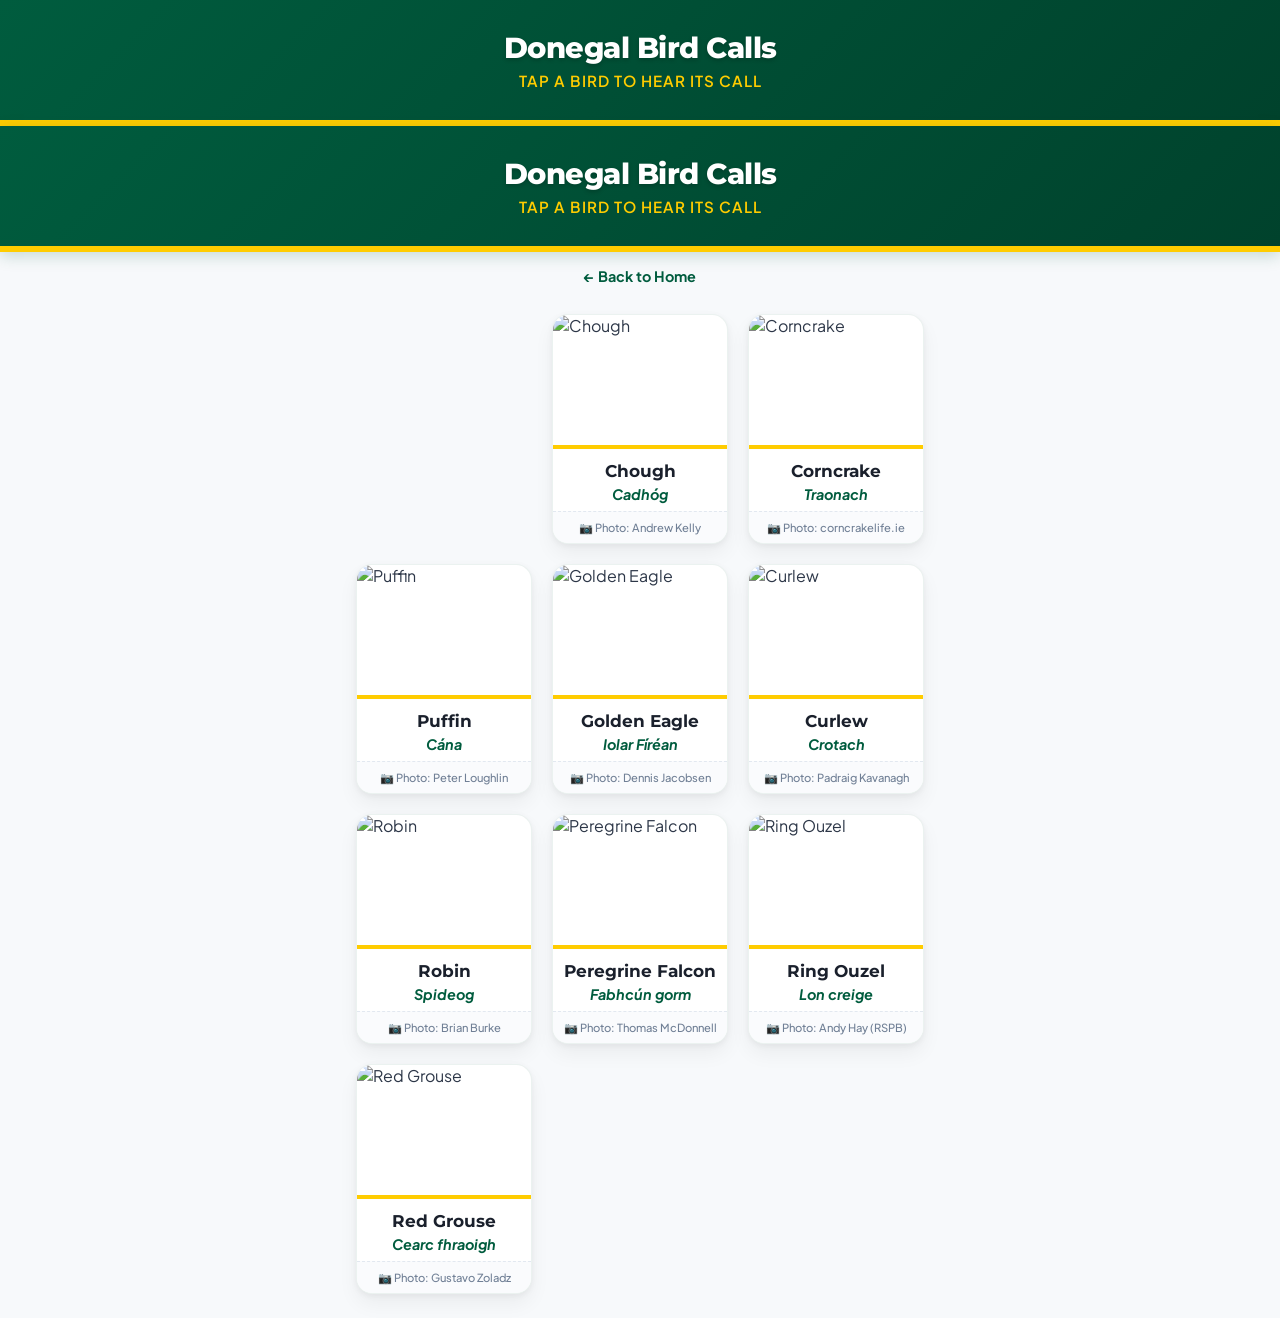
==== birds.html @ 61b23a1f "Update birds.html" ====
<!DOCTYPE html>
<html lang="en">
<head>
  <meta charset="UTF-8">
  <meta name="viewport" content="width=device-width, initial-scale=1.0">
  <title>Donegal Bird Calls</title>
  <link rel="stylesheet" href="style.css">
  <link rel="manifest" href="./manifest.json">
</head>
<body>

  <header>
    <h1>Donegal Bird Calls</h1>
    <p>Tap a bird to hear its call</p>
  </header>

 <header>
    <h1>Donegal Bird Calls</h1>
    <p>Tap a bird to hear its call</p>
  </header>

  <!-- 1. Wrap the back button in its own container for perfect centering -->
  <div class="back-navigation">
    <a href="index.html" class="back-btn">← Back to Home</a>
  </div>

  <!-- 2. The grid must ONLY contain your bird cards -->
  <main class="bird-grid" id="grid">
  
  <!-- JavaScript will inject all the bird cards here dynamically -->
  <main class="bird-grid" id="grid"></main>

  <script src="app.js"></script>
</body>
</html>
---- style.css ----
/* Import modern, premium Google Fonts directly */
@import url('https://fonts.googleapis.com/css2?family=Montserrat:wght@700;800&family=Plus+Jakarta+Sans:wght@400;500;600;700&display=swap');

/* Base Styles */
body {
  font-family: 'Plus Jakarta Sans', -apple-system, sans-serif;
  background-color: #f7f9fb;
  margin: 0;
  padding: 0;
  display: flex;
  flex-direction: column;
  align-items: center;
  color: #2D3748;
}

/* Donegal Green & Gold Header */
header {
  text-align: center;
  padding: 30px 20px;
  background: linear-gradient(135deg, #005c3e 0%, #00422c 100%); /* Rich Donegal Green */
  color: white;
  width: 100%;
  box-sizing: border-box;
  border-bottom: 6px solid #ffcc00; /* Donegal Gold Stripe */
  box-shadow: 0 4px 15px rgba(0, 92, 62, 0.2);
}

header h1 {
  font-family: 'Montserrat', sans-serif;
  font-weight: 800;
  margin: 0 0 6px 0;
  font-size: 1.8rem;
  letter-spacing: -0.5px;
  text-shadow: 0 2px 4px rgba(0,0,0,0.2);
}

header p {
  margin: 0;
  font-size: 0.95rem;
  color: #ffcc00; /* Donegal Gold for the subtitle */
  font-weight: 600;
  text-transform: uppercase;
  letter-spacing: 1px;
}

/* Grid Layout */
.bird-grid {
  display: grid;
  grid-template-columns: repeat(auto-fit, minmax(150px, 1fr));
  gap: 20px;
  width: 100%;
  max-width: 600px;
  padding: 24px 16px;
  box-sizing: border-box;
}

/* Premium Card Design */
.bird-card {
  background-color: white;
  border-radius: 16px;
  overflow: hidden;
  box-shadow: 0 10px 20px rgba(0,0,0,0.05), 0 2px 6px rgba(0,0,0,0.05);
  display: flex;
  flex-direction: column;
  justify-content: space-between;
  border: 1px solid rgba(0, 92, 62, 0.08); /* Faint green border */
  transition: transform 0.2s, box-shadow 0.2s;
}

/* Interactive Tap & Hover Effects */
.card-trigger {
  cursor: pointer;
}

/* When tapped/clicked, the card shrinks slightly and gets a Donegal Gold glow */
.bird-card:active {
  transform: scale(0.96);
  box-shadow: 0 0 15px rgba(255, 204, 0, 0.6); 
  border-color: #ffcc00;
}

.card-trigger img {
  width: 100%;
  height: 130px;
  object-fit: cover;
  display: block;
  border-bottom: 4px solid #ffcc00; /* Subtle Gold separator under image */
}

/* Text Container inside Card */
.bird-info {
  padding: 12px 10px 8px 10px;
  text-align: center;
}

/* English Bird Name */
.bird-info h3 {
  font-family: 'Montserrat', sans-serif;
  font-weight: 700;
  margin: 0;
  font-size: 1.05rem;
  color: #1a202c;
}

/* Irish Bird Name - Styled beautifully in Donegal Green */
.irish-name {
  margin: 4px 0 0 0;
  font-style: italic;
  color: #005c3e; /* Donegal Green */
  font-weight: 700;
  font-size: 0.9rem;
}

/* Photo Credit Plain Text */
.photo-credit {
  font-size: 0.7rem;
  color: #718096;
  text-align: center;
  padding: 8px 10px;
  border-top: 1px dashed #e2e8f0;
  background-color: #fafbfd;
  font-weight: 500;
}
/* Home Page Layout Styles */
.home-container {
  display: flex;
  justify-content: center;
  align-items: center;
  padding: 40px 20px;
  max-width: 600px;
  width: 100%;
  box-sizing: border-box;
}

.welcome-box {
  background-color: white;
  padding: 30px 20px;
  border-radius: 20px;
  text-align: center;
  box-shadow: 0 10px 25px rgba(0,0,0,0.05);
  border: 1px solid rgba(0, 92, 62, 0.08);
}

.welcome-box h2 {
  font-family: 'Montserrat', sans-serif;
  color: #005c3e; /* Donegal Green */
  margin-top: 0;
}

.welcome-box p {
  line-height: 1.6;
  color: #4a5568;
  margin-bottom: 30px;
}

/* Beautiful Donegal Gold Action Button */
.start-btn {
  display: inline-block;
  background-color: #ffcc00; /* Donegal Gold */
  color: #00422c; /* Dark Green Text */
  font-family: 'Montserrat', sans-serif;
  font-weight: 700;
  text-decoration: none;
  padding: 15px 30px;
  border-radius: 30px;
  box-shadow: 0 4px 10px rgba(255, 204, 0, 0.3);
  transition: transform 0.2s, box-shadow 0.2s;
}

.start-btn:active {
  transform: scale(0.95);
}

/* Elegant Back Button on the Birds Sub-Page */
.back-btn {
  display: inline-block;
  margin: 15px 0 5px 0;
  color: #005c3e;
  text-decoration: none;
  font-weight: 700;
  font-size: 0.9rem;
}

/* Container that locks everything into full-screen view */
.hero-video-container {
  position: relative;
  width: 100%;
  min-height: 100vh;
  overflow: hidden;
  display: flex;
  flex-direction: column;
}

/* The actual high-def video container */
.bg-video {
  position: absolute;
  top: 50%;
  left: 50%;
  min-width: 100%;
  min-height: 100%;
  width: auto;
  height: auto;
  z-index: -2;
  transform: translate(-50%, -50%);
  object-fit: cover; /* Keeps aspect ratio perfect */
}

/* The cinematic tint overlay */
.video-overlay {
  position: absolute;
  top: 0;
  left: 0;
  width: 100%;
  height: 100%;
  background: linear-gradient(rgba(0, 0, 0, 0.4), rgba(0, 0, 0, 0.6));
  z-index: -1;
}

/* Forces text content and boxes to sit proudly in front of the video layer */
.hero-content {
  width: 100%;
  display: flex;
  flex-direction: column;
  align-items: center;
  z-index: 1;
}

/* Transparency controls for the home header */
.home-header {
  background: transparent !important;
  border-bottom: none !important;
  box-shadow: none !important;
  padding: 40px 20px 10px 20px;
}

.home-header h1 {
  text-shadow: 0 4px 10px rgba(0,0,0,0.6) !important;
}
.home-header h1 {
  text-shadow: 0 4px 8px rgba(0,0,0,0.5) !important;
}
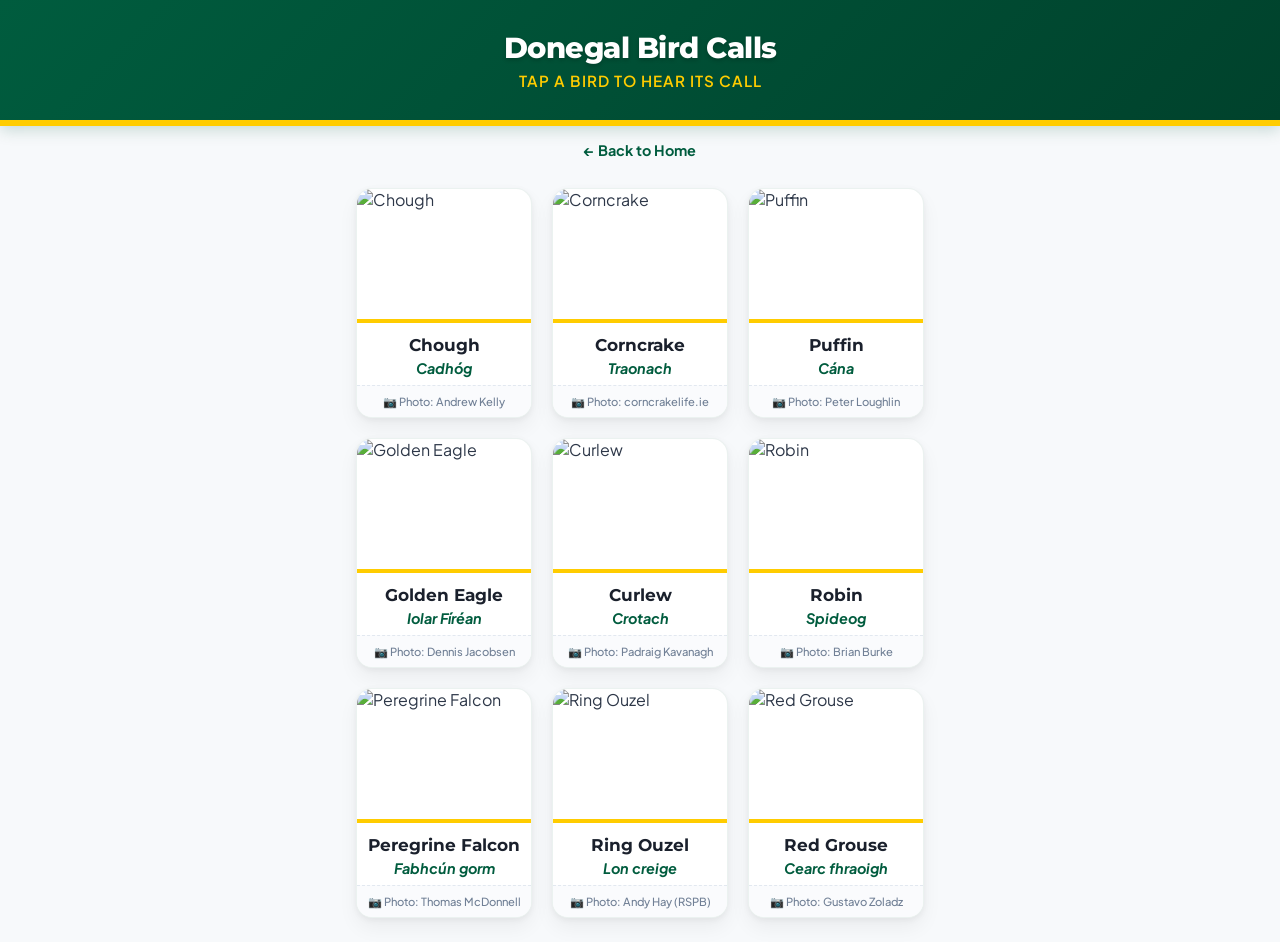
==== commit d8b5a51d: "Update birds.html" ====
--- a/birds.html
+++ b/birds.html
@@ -14,20 +14,12 @@
     <p>Tap a bird to hear its call</p>
   </header>
 
- <header>
-    <h1>Donegal Bird Calls</h1>
-    <p>Tap a bird to hear its call</p>
-  </header>
-
-  <!-- 1. Wrap the back button in its own container for perfect centering -->
+  <!-- Centered Navigation Container -->
   <div class="back-navigation">
     <a href="index.html" class="back-btn">← Back to Home</a>
   </div>
 
-  <!-- 2. The grid must ONLY contain your bird cards -->
-  <main class="bird-grid" id="grid">
-  
-  <!-- JavaScript will inject all the bird cards here dynamically -->
+  <!-- The single, clean grid container for your cards -->
   <main class="bird-grid" id="grid"></main>
 
   <script src="app.js"></script>
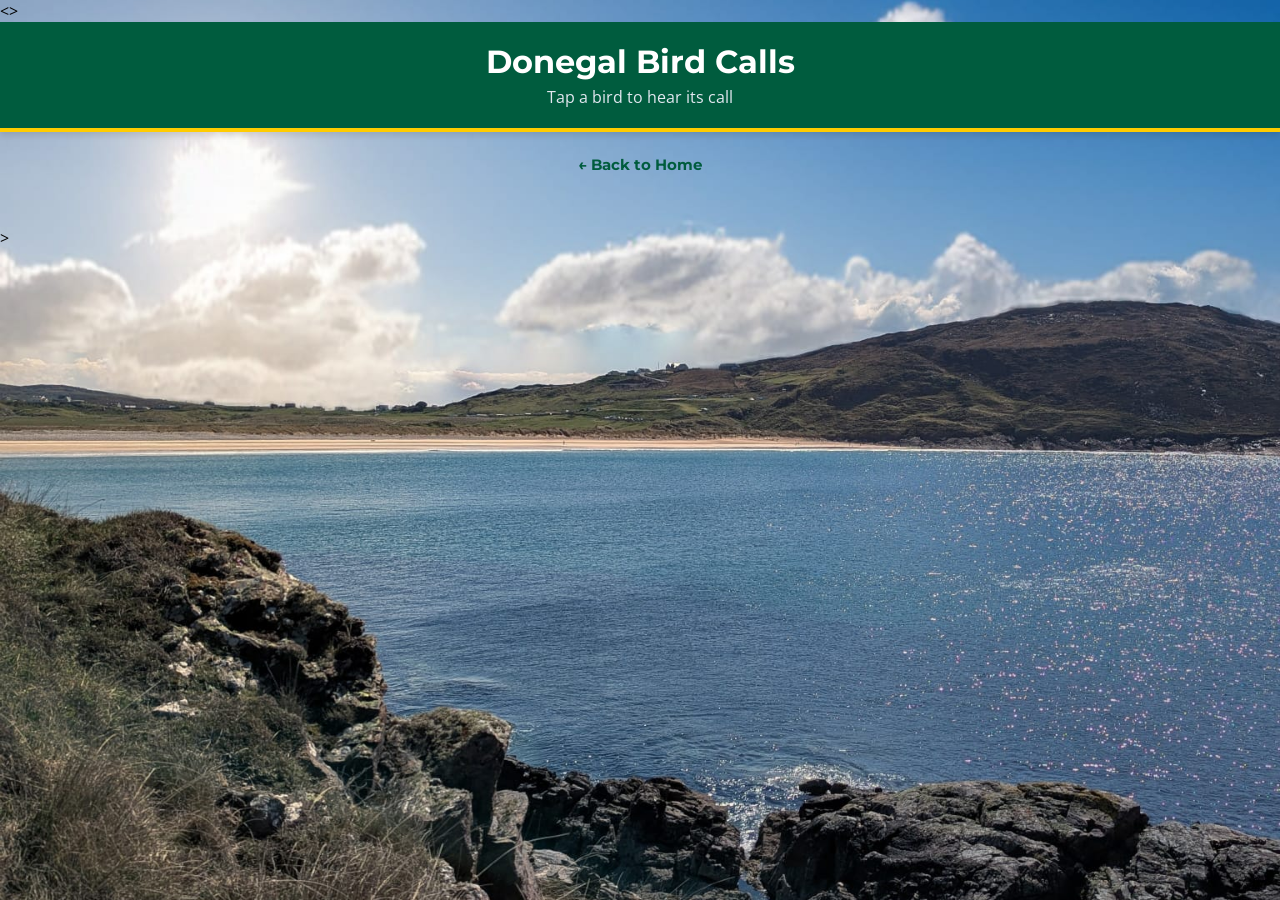
==== commit c4fbfb71: "Update birds.html" ====
--- a/birds.html
+++ b/birds.html
@@ -7,7 +7,7 @@
   <link rel="stylesheet" href="style.css">
   <link rel="manifest" href="./manifest.json">
 </head>
-<body>
+<<body class="sub-page">>
 
   <header>
     <h1>Donegal Bird Calls</h1>
@@ -23,5 +23,5 @@
   <main class="bird-grid" id="grid"></main>
 
   <script src="app.js"></script>
-</body>
+</<body class="sub-page">>
 </html>
--- a/style.css
+++ b/style.css
@@ -1,208 +1,128 @@
-/* Import modern, premium Google Fonts directly */
-@import url('https://fonts.googleapis.com/css2?family=Montserrat:wght@700;800&family=Plus+Jakarta+Sans:wght@400;500;600;700&display=swap');
-
-/* Base Styles */
+/* ==========================================================================
+   1. GLOBAL APP BACKGROUNDS & SUB-PAGE SETUP
+   ========================================================================== */
+
+@import url('https://fonts.googleapis.com/css2?family=Montserrat:wght@400;700&family=Open+Sans:wght@400;600&display=swap');
+
+/* Default background setup for the bird and sub-pages */
 body {
-  font-family: 'Plus Jakarta Sans', -apple-system, sans-serif;
-  background-color: #f7f9fb;
   margin: 0;
   padding: 0;
+  min-height: 100vh;
+  font-family: 'Open Sans', sans-serif;
+  
+  /* CRYSTAL CLEAR: Fully un-tinted rich photo background */
+  background-image: url('./assets/donegal1.jpg') !important;
+  background-size: cover !important;
+  background-position: center !important;
+  background-attachment: fixed !important;
+  background-repeat: no-repeat !important;
+  background-color: #005c3e !important; /* Donegal green backup while loading */
+}
+
+/* Explicit layout container adjustments to ensure image visibility */
+#grid, .bird-grid {
+  background: transparent !important;
+}
+
+/* ==========================================================================
+   2. HEADER, GRID, AND INTERACTIVE BIRD CARDS
+   ========================================================================== */
+
+header {
+  background-color: #005c3e; /* Donegal Green */
+  color: white;
+  text-align: center;
+  padding: 20px 10px;
+  box-shadow: 0 4px 6px rgba(0,0,0,0.1);
+  border-bottom: 4px solid #ffcc00; /* Donegal Gold */
+}
+
+header h1 {
+  font-family: 'Montserrat', sans-serif;
+  margin: 0;
+  font-size: 2rem;
+}
+
+header p {
+  margin: 5px 0 0 0;
+  font-size: 1rem;
+  color: #e2e8f0;
+}
+
+.bird-grid {
+  display: grid;
+  grid-template-columns: repeat(auto-fill, minmax(140px, 1fr));
+  gap: 15px;
+  padding: 20px;
+  max-width: 800px;
+  margin: 0 auto;
+}
+
+.bird-card {
+  background-color: rgba(255, 255, 255, 0.96) !important; /* Semi-opaque clean card surface */
+  border-radius: 12px;
+  overflow: hidden;
+  box-shadow: 0 6px 15px rgba(0,0,0,0.18) !important; /* Enhanced pop shadow over scenery */
+  text-align: center;
+  padding-bottom: 10px;
+  border: 2px solid transparent;
+  transition: transform 0.2s, border-color 0.2s;
+  cursor: pointer;
+}
+
+.bird-card:active {
+  transform: scale(0.95);
+}
+
+.bird-card.playing {
+  border-color: #ffcc00; /* Donegal Gold highlight when active */
+  background-color: #f0fff4;
+}
+
+.bird-card img {
+  width: 100%;
+  height: 120px;
+  object-fit: cover;
+}
+
+.bird-card h3 {
+  font-family: 'Montserrat', sans-serif;
+  margin: 10px 0 2px 0;
+  font-size: 1rem;
+  color: #2d3748;
+}
+
+.photo-credit {
+  font-size: 0.75rem;
+  color: #a0aec0;
+  margin: 0;
+}
+
+/* ==========================================================================
+   3. REFINED HOMEPAGE VIDEO BACKGROUND STYLES (Mobile Optimized)
+   ========================================================================== */
+
+/* Container that locks everything into full-screen view safely */
+.hero-video-container {
+  position: relative;
+  width: 100%;
+  min-height: 100dvh; /* Dynamic viewport height against mobile browser bars */
   display: flex;
   flex-direction: column;
-  align-items: center;
-  color: #2D3748;
-}
-
-/* Donegal Green & Gold Header */
-header {
-  text-align: center;
-  padding: 30px 20px;
-  background: linear-gradient(135deg, #005c3e 0%, #00422c 100%); /* Rich Donegal Green */
-  color: white;
-  width: 100%;
-  box-sizing: border-box;
-  border-bottom: 6px solid #ffcc00; /* Donegal Gold Stripe */
-  box-shadow: 0 4px 15px rgba(0, 92, 62, 0.2);
-}
-
-header h1 {
-  font-family: 'Montserrat', sans-serif;
-  font-weight: 800;
-  margin: 0 0 6px 0;
-  font-size: 1.8rem;
-  letter-spacing: -0.5px;
-  text-shadow: 0 2px 4px rgba(0,0,0,0.2);
-}
-
-header p {
-  margin: 0;
-  font-size: 0.95rem;
-  color: #ffcc00; /* Donegal Gold for the subtitle */
-  font-weight: 600;
-  text-transform: uppercase;
-  letter-spacing: 1px;
-}
-
-/* Grid Layout */
-.bird-grid {
-  display: grid;
-  grid-template-columns: repeat(auto-fit, minmax(150px, 1fr));
-  gap: 20px;
-  width: 100%;
-  max-width: 600px;
-  padding: 24px 16px;
-  box-sizing: border-box;
-}
-
-/* Premium Card Design */
-.bird-card {
-  background-color: white;
-  border-radius: 16px;
   overflow: hidden;
-  box-shadow: 0 10px 20px rgba(0,0,0,0.05), 0 2px 6px rgba(0,0,0,0.05);
-  display: flex;
-  flex-direction: column;
-  justify-content: space-between;
-  border: 1px solid rgba(0, 92, 62, 0.08); /* Faint green border */
-  transition: transform 0.2s, box-shadow 0.2s;
-}
-
-/* Interactive Tap & Hover Effects */
-.card-trigger {
-  cursor: pointer;
-}
-
-/* When tapped/clicked, the card shrinks slightly and gets a Donegal Gold glow */
-.bird-card:active {
-  transform: scale(0.96);
-  box-shadow: 0 0 15px rgba(255, 204, 0, 0.6); 
-  border-color: #ffcc00;
-}
-
-.card-trigger img {
-  width: 100%;
-  height: 130px;
-  object-fit: cover;
-  display: block;
-  border-bottom: 4px solid #ffcc00; /* Subtle Gold separator under image */
-}
-
-/* Text Container inside Card */
-.bird-info {
-  padding: 12px 10px 8px 10px;
-  text-align: center;
-}
-
-/* English Bird Name */
-.bird-info h3 {
-  font-family: 'Montserrat', sans-serif;
-  font-weight: 700;
-  margin: 0;
-  font-size: 1.05rem;
-  color: #1a202c;
-}
-
-/* Irish Bird Name - Styled beautifully in Donegal Green */
-.irish-name {
-  margin: 4px 0 0 0;
-  font-style: italic;
-  color: #005c3e; /* Donegal Green */
-  font-weight: 700;
-  font-size: 0.9rem;
-}
-
-/* Photo Credit Plain Text */
-.photo-credit {
-  font-size: 0.7rem;
-  color: #718096;
-  text-align: center;
-  padding: 8px 10px;
-  border-top: 1px dashed #e2e8f0;
-  background-color: #fafbfd;
-  font-weight: 500;
-}
-/* Home Page Layout Styles */
-.home-container {
-  display: flex;
-  justify-content: center;
-  align-items: center;
-  padding: 40px 20px;
-  max-width: 600px;
-  width: 100%;
-  box-sizing: border-box;
-}
-
-.welcome-box {
-  background-color: white;
-  padding: 30px 20px;
-  border-radius: 20px;
-  text-align: center;
-  box-shadow: 0 10px 25px rgba(0,0,0,0.05);
-  border: 1px solid rgba(0, 92, 62, 0.08);
-}
-
-.welcome-box h2 {
-  font-family: 'Montserrat', sans-serif;
-  color: #005c3e; /* Donegal Green */
-  margin-top: 0;
-}
-
-.welcome-box p {
-  line-height: 1.6;
-  color: #4a5568;
-  margin-bottom: 30px;
-}
-
-/* Beautiful Donegal Gold Action Button */
-.start-btn {
-  display: inline-block;
-  background-color: #ffcc00; /* Donegal Gold */
-  color: #00422c; /* Dark Green Text */
-  font-family: 'Montserrat', sans-serif;
-  font-weight: 700;
-  text-decoration: none;
-  padding: 15px 30px;
-  border-radius: 30px;
-  box-shadow: 0 4px 10px rgba(255, 204, 0, 0.3);
-  transition: transform 0.2s, box-shadow 0.2s;
-}
-
-.start-btn:active {
-  transform: scale(0.95);
-}
-
-/* Elegant Back Button on the Birds Sub-Page */
-.back-btn {
-  display: inline-block;
-  margin: 15px 0 5px 0;
-  color: #005c3e;
-  text-decoration: none;
-  font-weight: 700;
-  font-size: 0.9rem;
-}
-
-/* Container that locks everything into full-screen view */
-.hero-video-container {
-  position: relative;
-  width: 100%;
-  min-height: 100vh;
-  overflow: hidden;
-  display: flex;
-  flex-direction: column;
-}
-
-/* The actual high-def video container */
+}
+
+/* The actual background video loop */
 .bg-video {
   position: absolute;
   top: 50%;
   left: 50%;
-  min-width: 100%;
-  min-height: 100%;
-  width: auto;
-  height: auto;
-  z-index: -2;
+  width: 100%;
+  height: 100%;
+  object-fit: cover;
   transform: translate(-50%, -50%);
-  object-fit: cover; /* Keeps aspect ratio perfect */
+  z-index: 0;
 }
 
 /* The cinematic tint overlay */
@@ -212,30 +132,120 @@
   left: 0;
   width: 100%;
   height: 100%;
-  background: linear-gradient(rgba(0, 0, 0, 0.4), rgba(0, 0, 0, 0.6));
-  z-index: -1;
-}
-
-/* Forces text content and boxes to sit proudly in front of the video layer */
+  background: linear-gradient(rgba(0, 0, 0, 0.45), rgba(0, 0, 0, 0.65));
+  z-index: 1;
+}
+
+/* Houses your homepage content over the video background */
 .hero-content {
-  width: 100%;
+  position: relative;
+  z-index: 2;
+  width: 100%;
+  min-height: 100dvh;
   display: flex;
   flex-direction: column;
   align-items: center;
-  z-index: 1;
-}
-
-/* Transparency controls for the home header */
+  justify-content: space-between;
+  box-sizing: border-box;
+  padding: 20px;
+}
+
+/* Transparency controls for the home header specifically */
 .home-header {
   background: transparent !important;
   border-bottom: none !important;
   box-shadow: none !important;
-  padding: 40px 20px 10px 20px;
+  padding: 30px 10px 10px 10px;
+  text-align: center;
+  width: 100%;
 }
 
 .home-header h1 {
-  text-shadow: 0 4px 10px rgba(0,0,0,0.6) !important;
-}
-.home-header h1 {
-  text-shadow: 0 4px 8px rgba(0,0,0,0.5) !important;
-}
+  color: #ffffff !important;
+  text-shadow: 0 4px 10px rgba(0,0,0,0.8) !important;
+  margin: 0;
+  font-size: 2.2rem;
+}
+
+.home-header p {
+  color: #ffcc00 !important; /* Donegal Gold */
+  text-shadow: 0 2px 4px rgba(0,0,0,0.6);
+  margin: 8px 0 0 0;
+  font-size: 1.1rem;
+}
+
+/* Welcome block container layouts */
+.home-container {
+  width: 100%;
+  max-width: 500px;
+  box-sizing: border-box;
+  margin-bottom: 40px;
+}
+
+.welcome-box {
+  background-color: rgba(255, 255, 255, 0.96);
+  padding: 30px 20px;
+  border-radius: 20px;
+  text-align: center;
+  box-shadow: 0 10px 30px rgba(0,0,0,0.3);
+  border: 1px solid rgba(255, 255, 255, 0.2);
+}
+
+.welcome-box h2 {
+  font-family: 'Montserrat', sans-serif;
+  color: #005c3e;
+  margin: 0 0 12px 0;
+  font-size: 1.4rem;
+}
+
+.welcome-box p {
+  line-height: 1.6;
+  color: #4a5568;
+  margin: 0 0 24px 0;
+  font-size: 0.95rem;
+}
+
+/* Donegal Gold Action Buttons */
+.start-btn {
+  display: inline-block;
+  background-color: #ffcc00;
+  color: #00422c;
+  font-family: 'Montserrat', sans-serif;
+  font-weight: 700;
+  text-decoration: none;
+  padding: 14px 35px;
+  border-radius: 30px;
+  box-shadow: 0 4px 12px rgba(255, 204, 0, 0.4);
+  transition: transform 0.2s, box-shadow 0.2s;
+}
+
+.start-btn:active {
+  transform: scale(0.96);
+}
+
+/* ==========================================================================
+   4. NAVIGATION ELEMENTS
+   ========================================================================== */
+
+.back-navigation {
+  width: 100%;
+  display: flex;
+  justify-content: center;
+  padding: 15px 0 5px 0;
+}
+
+.back-btn {
+  display: inline-block;
+  color: #005c3e;
+  text-decoration: none;
+  font-family: 'Montserrat', sans-serif;
+  font-weight: 700;
+  font-size: 0.95rem;
+  padding: 8px 16px;
+  border-radius: 20px;
+  transition: background-color 0.2s;
+}
+
+.back-btn:active {
+  background-color: rgba(0, 92, 62, 0.08);
+}
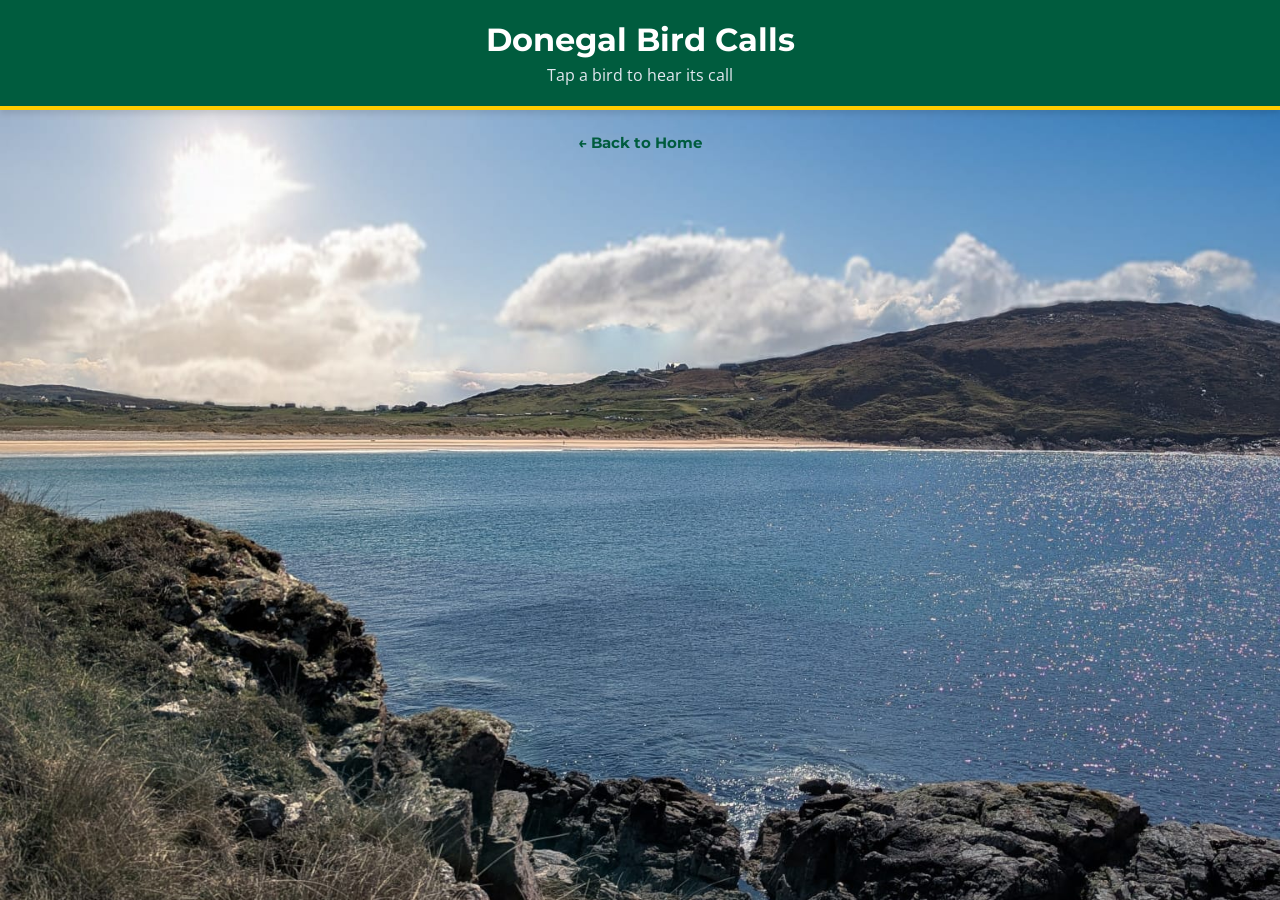
==== commit 40d26ede: "Update birds.html" ====
--- a/birds.html
+++ b/birds.html
@@ -7,7 +7,7 @@
   <link rel="stylesheet" href="style.css">
   <link rel="manifest" href="./manifest.json">
 </head>
-<<body class="sub-page">>
+<body class="sub-page">
 
   <header>
     <h1>Donegal Bird Calls</h1>
@@ -23,5 +23,5 @@
   <main class="bird-grid" id="grid"></main>
 
   <script src="app.js"></script>
-</<body class="sub-page">>
+</body>
 </html>
--- a/style.css
+++ b/style.css
@@ -4,14 +4,17 @@
 
 @import url('https://fonts.googleapis.com/css2?family=Montserrat:wght@400;700&family=Open+Sans:wght@400;600&display=swap');
 
-/* Default background setup for the bird and sub-pages */
+/* Default base settings for all pages */
 body {
   margin: 0;
   padding: 0;
   min-height: 100vh;
   font-family: 'Open Sans', sans-serif;
-  
-  /* CRYSTAL CLEAR: Fully un-tinted rich photo background */
+  background-color: #f7fafc; /* Standard clean backup color */
+}
+
+/* TARGETS ONLY THE BIRD SUB-PAGE: Zero flashing on home page */
+body.sub-page {
   background-image: url('./assets/donegal1.jpg') !important;
   background-size: cover !important;
   background-position: center !important;
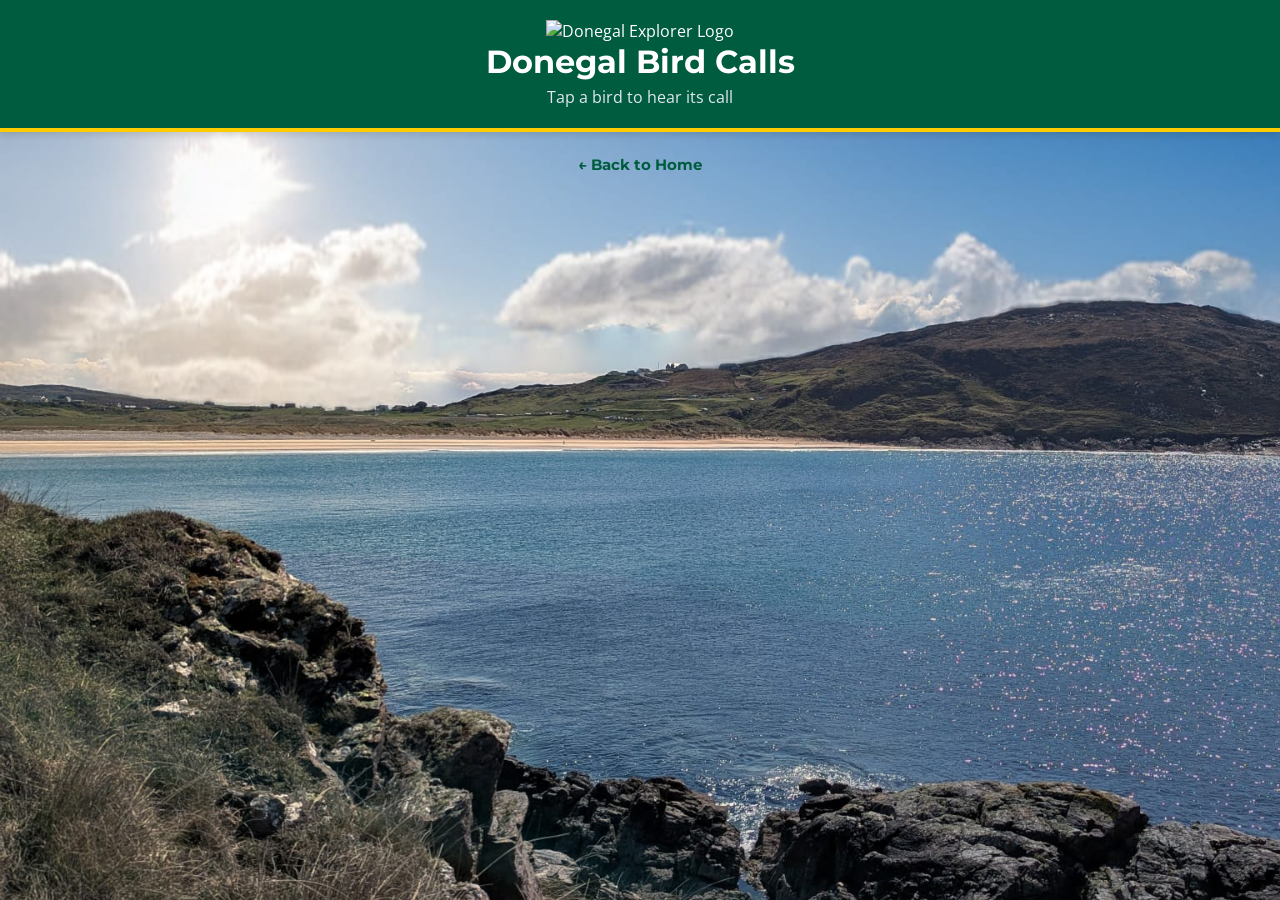
==== commit b0d95b5b: "Update birds.html" ====
--- a/birds.html
+++ b/birds.html
@@ -9,7 +9,9 @@
 </head>
 <body class="sub-page">
 
-  <header>
+ <header>
+    <!-- Your New Custom Logo -->
+    <img src="./assets/logo.png" alt="Donegal Explorer Logo" class="app-logo header-logo">
     <h1>Donegal Bird Calls</h1>
     <p>Tap a bird to hear its call</p>
   </header>
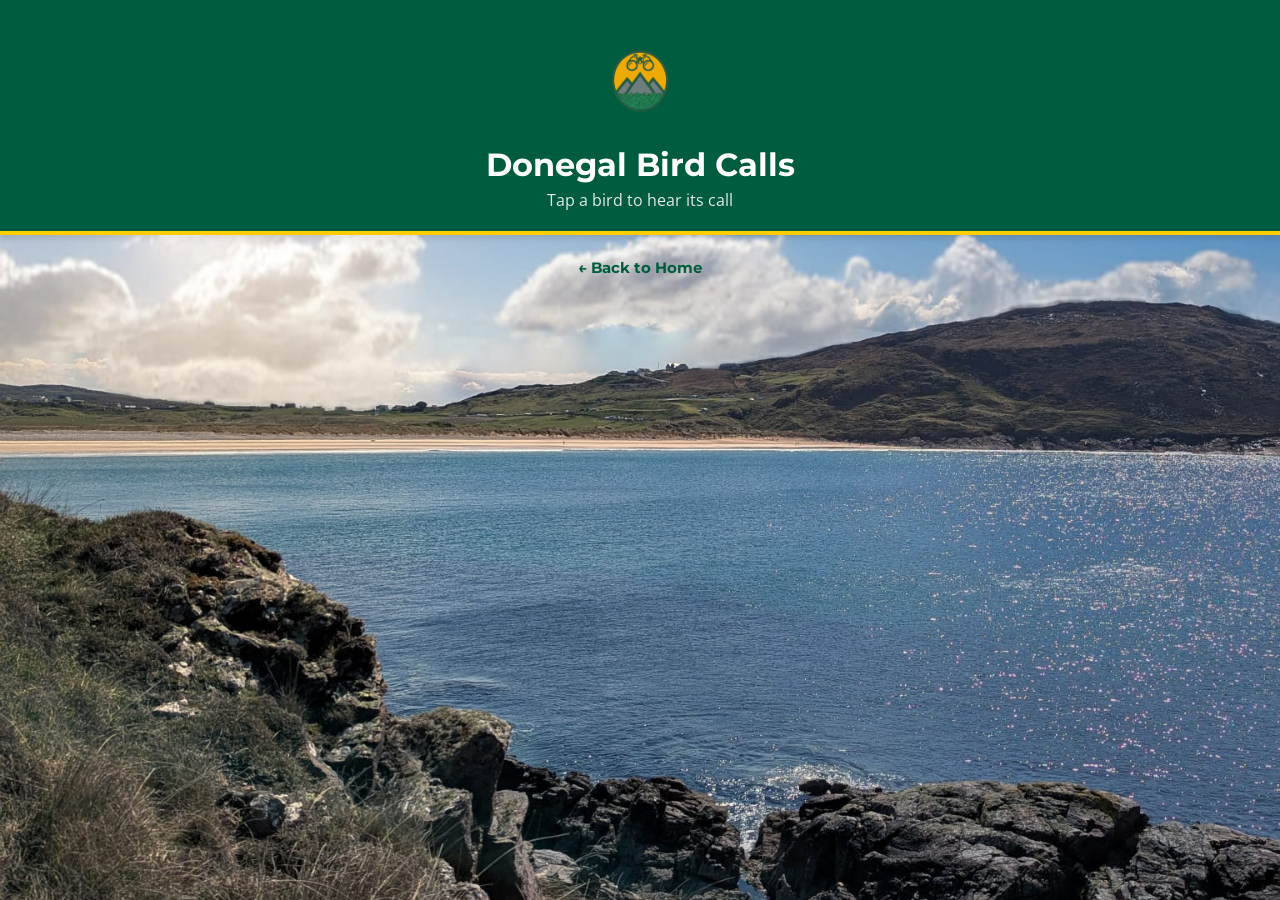
==== commit 24e78a67: "Update birds.html" ====
--- a/birds.html
+++ b/birds.html
@@ -11,8 +11,8 @@
 
  <header>
     <!-- Your New Custom Logo -->
-    <img src="./assets/logo.png" alt="Donegal Explorer Logo" class="app-logo header-logo">
-    <h1>Donegal Bird Calls</h1>
+<img src="./assets/logo.png" alt="Donegal Explorer Logo" class="app-logo home-logo" height="120">
+   <h1>Donegal Bird Calls</h1>
     <p>Tap a bird to hear its call</p>
   </header>
 
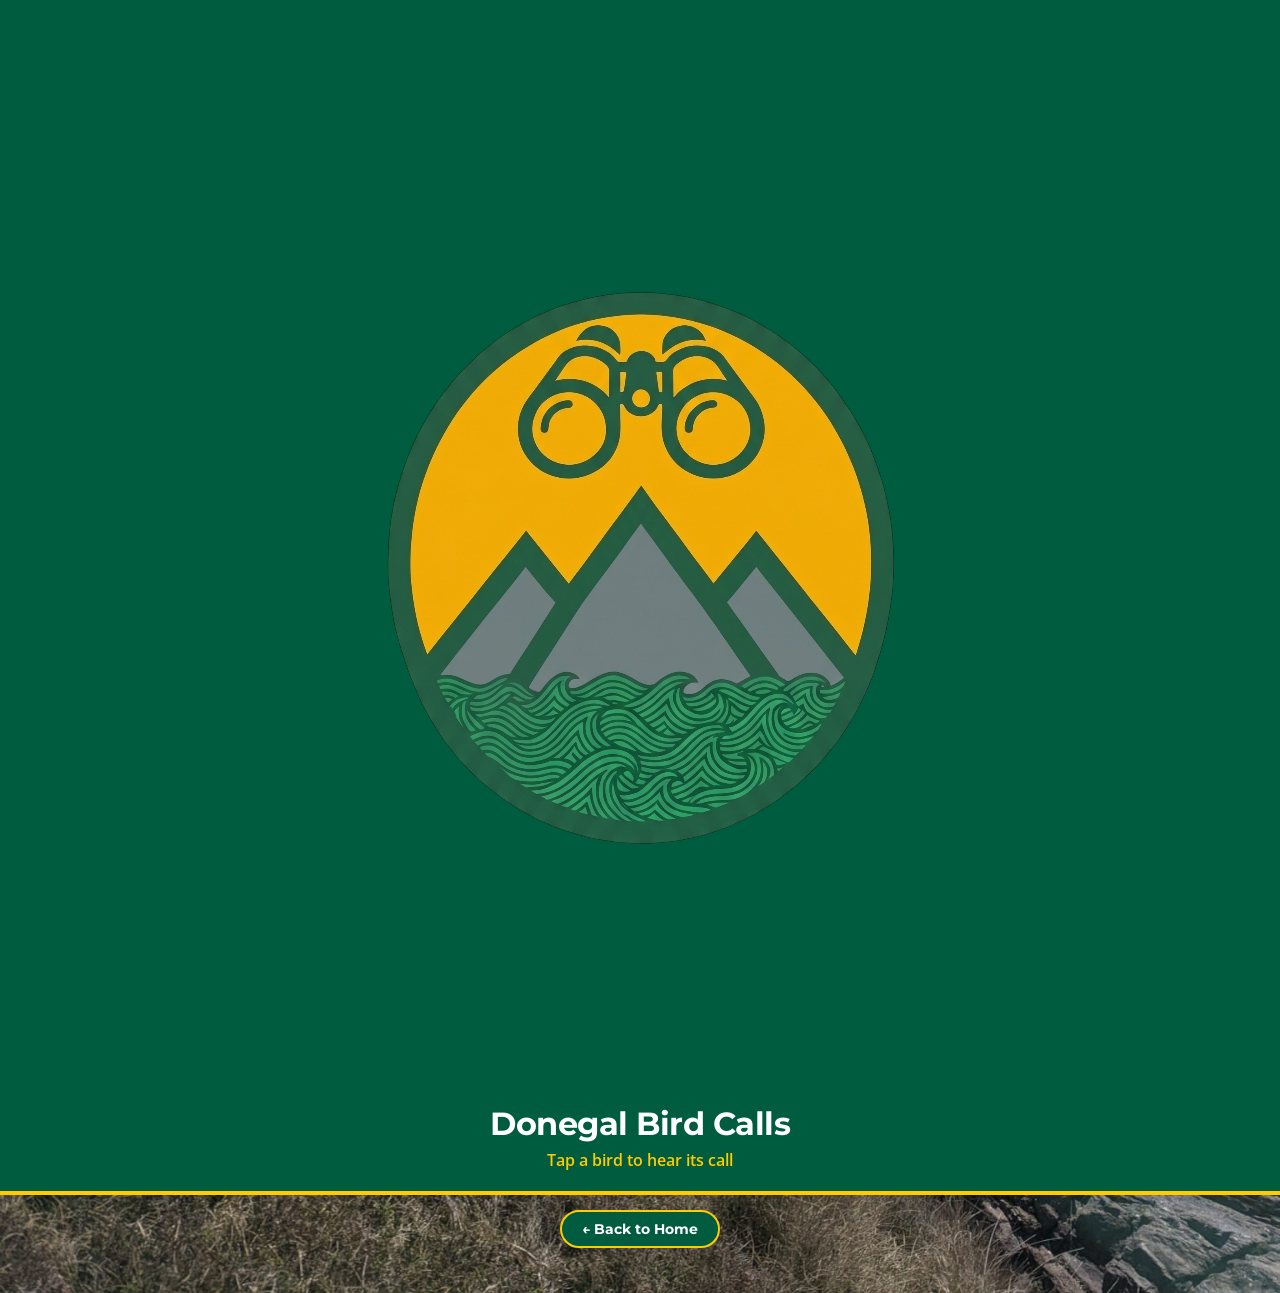
==== commit a5ec1d99: "Update birds.html" ====
--- a/birds.html
+++ b/birds.html
@@ -11,7 +11,8 @@
 
  <header>
     <!-- Your New Custom Logo -->
-<img src="./assets/logo.png" alt="Donegal Explorer Logo" class="app-logo home-logo" height="120">
+  <img src="./assets/logo.png" alt="Donegal Explorer Logo" class="app-logo header-logo">
+   
    <h1>Donegal Bird Calls</h1>
     <p>Tap a bird to hear its call</p>
   </header>
--- a/style.css
+++ b/style.css
@@ -1,57 +1,98 @@
 /* ==========================================================================
-   1. GLOBAL APP BACKGROUNDS & SUB-PAGE SETUP
-   ========================================================================== */
-
-@import url('https://fonts.googleapis.com/css2?family=Montserrat:wght@400;700&family=Open+Sans:wght@400;600&display=swap');
-
-/* Default base settings for all pages */
+   1. GLOBAL THEME, TYPOGRAPHY & CORE FONTS
+   ========================================================================== */
+
+@import url('https://fonts.googleapis.com/css2?family=Montserrat:wght@400;600;700&family=Open+Sans:wght@400;600&display=swap');
+
+/* Unified baseline for all layouts */
 body {
   margin: 0;
   padding: 0;
   min-height: 100vh;
-  font-family: 'Open Sans', sans-serif;
-  background-color: #f7fafc; /* Standard clean backup color */
-}
-
-/* TARGETS ONLY THE BIRD SUB-PAGE: Zero flashing on home page */
+  /* UNIFIED FONT: Matching the premium Montserrat styling throughout the entire site */
+  font-family: 'Montserrat', sans-serif;
+  box-sizing: border-box;
+  -webkit-font-smoothing: antialiased;
+}
+
+/* 🏠 HOMEPAGE BACKGROUND: Uses donegal2.jpg with a cinematic dark tint overlay for high text contrast */
+body.home-page {
+  background: linear-gradient(rgba(0, 0, 0, 0.45), rgba(0, 0, 0, 0.65)), url('./assets/donegal2.jpg') !important;
+  background-size: cover !important;
+  background-position: center !important;
+  background-attachment: fixed !important;
+  background-repeat: no-repeat !important;
+}
+
+/* 🐦 SUB-PAGES BACKGROUND (Birds & Gallery): Keeps donegal1.jpg bright and vibrant */
 body.sub-page {
   background-image: url('./assets/donegal1.jpg') !important;
   background-size: cover !important;
   background-position: center !important;
   background-attachment: fixed !important;
   background-repeat: no-repeat !important;
-  background-color: #005c3e !important; /* Donegal green backup while loading */
-}
-
-/* Explicit layout container adjustments to ensure image visibility */
+  background-color: #005c3e !important; /* Donegal Green backup while loading */
+}
+
+/* Clean layout overlays */
 #grid, .bird-grid {
   background: transparent !important;
 }
 
 /* ==========================================================================
-   2. HEADER, GRID, AND INTERACTIVE BIRD CARDS
-   ========================================================================== */
-
+   2. UNIFIED HEADERS & BRAND SIGNATURES
+   ========================================================================== */
+
+/* Core sub-page header */
 header {
-  background-color: #005c3e; /* Donegal Green */
+  background-color: #005c3e; /* Donegal Green Anchor */
   color: white;
   text-align: center;
   padding: 20px 10px;
   box-shadow: 0 4px 6px rgba(0,0,0,0.1);
-  border-bottom: 4px solid #ffcc00; /* Donegal Gold */
+  border-bottom: 4px solid #ffcc00; /* Donegal Gold Border */
 }
 
 header h1 {
-  font-family: 'Montserrat', sans-serif;
+  font-weight: 700;
   margin: 0;
   font-size: 2rem;
+  letter-spacing: -0.5px;
 }
 
 header p {
-  margin: 5px 0 0 0;
+  margin: 6px 0 0 0;
   font-size: 1rem;
-  color: #e2e8f0;
-}
+  font-family: 'Open Sans', sans-serif; /* Soft, clean secondary font for legibility */
+  color: #ffcc00; /* Matches the Donegal Gold accent */
+  font-weight: 600;
+}
+
+/* Homepage Header Overrides (For transparent video/image backdrop) */
+.home-header {
+  background: transparent !important;
+  border-bottom: none !important;
+  box-shadow: none !important;
+  padding: 30px 10px 10px 10px;
+  text-align: center;
+  width: 100%;
+}
+
+.home-header h1 {
+  color: #ffffff !important;
+  text-shadow: 0 4px 10px rgba(0,0,0,0.8) !important;
+  font-size: 2.2rem;
+}
+
+.home-header p {
+  color: #ffcc00 !important; /* Donegal Gold */
+  text-shadow: 0 2px 4px rgba(0,0,0,0.6);
+  font-size: 1.1rem;
+}
+
+/* ==========================================================================
+   3. CARD & CONTENT MODULES (Mobile Optimized Grid)
+   ========================================================================== */
 
 .bird-grid {
   display: grid;
@@ -63,13 +104,13 @@
 }
 
 .bird-card {
-  background-color: rgba(255, 255, 255, 0.96) !important; /* Semi-opaque clean card surface */
+  background-color: rgba(255, 255, 255, 0.96) !important; 
   border-radius: 12px;
   overflow: hidden;
-  box-shadow: 0 6px 15px rgba(0,0,0,0.18) !important; /* Enhanced pop shadow over scenery */
-  text-align: center;
-  padding-bottom: 10px;
-  border: 2px solid transparent;
+  box-shadow: 0 6px 15px rgba(0,0,0,0.18) !important; 
+  text-align: center;
+  padding-bottom: 12px;
+  border: 3px solid transparent; /* Smooth border transition placeholder */
   transition: transform 0.2s, border-color 0.2s;
   cursor: pointer;
 }
@@ -78,9 +119,10 @@
   transform: scale(0.95);
 }
 
+/* Playing Highlight: Transitions card border straight into Donegal Gold */
 .bird-card.playing {
-  border-color: #ffcc00; /* Donegal Gold highlight when active */
-  background-color: #f0fff4;
+  border-color: #ffcc00 !important; 
+  background-color: #f0fff4 !important;
 }
 
 .bird-card img {
@@ -90,56 +132,120 @@
 }
 
 .bird-card h3 {
-  font-family: 'Montserrat', sans-serif;
-  margin: 10px 0 2px 0;
+  margin: 12px 0 2px 0;
   font-size: 1rem;
-  color: #2d3748;
+  color: #005c3e; /* Standardized card headers to Donegal Green */
+  font-weight: 700;
 }
 
 .photo-credit {
   font-size: 0.75rem;
-  color: #a0aec0;
-  margin: 0;
-}
-
-/* ==========================================================================
-   3. REFINED HOMEPAGE VIDEO BACKGROUND STYLES (Mobile Optimized)
-   ========================================================================== */
-
-/* Container that locks everything into full-screen view safely */
-.hero-video-container {
-  position: relative;
-  width: 100%;
-  min-height: 100dvh; /* Dynamic viewport height against mobile browser bars */
+  color: #718096;
+  margin: 4px 0 0 0;
+  font-family: 'Open Sans', sans-serif;
+}
+
+/* ==========================================================================
+   4. NAVIGATION BUTTONS & WELCOME MODULES
+   ========================================================================== */
+
+.home-container {
+  width: 100%;
+  max-width: 500px;
+  box-sizing: border-box;
+  margin-bottom: 40px;
+}
+
+.welcome-box {
+  background-color: rgba(255, 255, 255, 0.96);
+  padding: 30px 20px;
+  border-radius: 20px;
+  text-align: center;
+  box-shadow: 0 10px 30px rgba(0,0,0,0.3);
+  border: 1px solid rgba(255, 255, 255, 0.2);
+}
+
+.welcome-box h2 {
+  color: #005c3e; /* Donegal Green */
+  margin: 0 0 12px 0;
+  font-size: 1.4rem;
+  font-weight: 700;
+}
+
+.welcome-box p {
+  line-height: 1.6;
+  color: #4a5568;
+  margin: 0 0 24px 0;
+  font-size: 0.95rem;
+  font-family: 'Open Sans', sans-serif;
+}
+
+/* Stacked Link Action Controls */
+.button-stack {
   display: flex;
   flex-direction: column;
-  overflow: hidden;
-}
-
-/* The actual background video loop */
-.bg-video {
-  position: absolute;
-  top: 50%;
-  left: 50%;
-  width: 100%;
-  height: 100%;
-  object-fit: cover;
-  transform: translate(-50%, -50%);
-  z-index: 0;
-}
-
-/* The cinematic tint overlay */
-.video-overlay {
-  position: absolute;
-  top: 0;
-  left: 0;
-  width: 100%;
-  height: 100%;
-  background: linear-gradient(rgba(0, 0, 0, 0.45), rgba(0, 0, 0, 0.65));
-  z-index: 1;
-}
-
-/* Houses your homepage content over the video background */
+  gap: 14px;
+  align-items: center;
+}
+
+/* Primary Action Link (Donegal Gold) */
+.start-btn {
+  display: inline-block;
+  width: 80%;
+  max-width: 280px;
+  background-color: #ffcc00; /* Donegal Gold */
+  color: #00422c; /* Deep Contrast Green Text */
+  font-weight: 700;
+  text-decoration: none;
+  padding: 14px 20px;
+  border-radius: 30px;
+  box-shadow: 0 4px 12px rgba(255, 204, 0, 0.4);
+  transition: transform 0.2s, box-shadow 0.2s;
+  text-align: center;
+}
+
+/* Secondary Action Link (Donegal Green) */
+.secondary-btn {
+  background-color: #005c3e !important; 
+  color: #ffffff !important;
+  box-shadow: 0 4px 12px rgba(0, 92, 62, 0.3) !important;
+}
+
+.start-btn:active {
+  transform: scale(0.96);
+}
+
+/* Back Navigation Element Row */
+.back-navigation {
+  width: 100%;
+  display: flex;
+  justify-content: center;
+  padding: 15px 0 5px 0;
+}
+
+.back-btn {
+  display: inline-block;
+  color: #ffffff; 
+  background-color: #005c3e; /* Green Pill Badge for Sub-page consistency */
+  border: 2px solid #ffcc00;  /* Tied with Gold Border trim */
+  text-decoration: none;
+  font-weight: 700;
+  font-size: 0.9rem;
+  padding: 8px 20px;
+  border-radius: 20px;
+  box-shadow: 0 4px 8px rgba(0,0,0,0.15);
+  transition: transform 0.2s;
+}
+
+.back-btn:active {
+  transform: scale(0.95);
+}
+
+/* ==========================================================================
+   5. SCREEN ADAPTABILITY (Desktop Responsive Optimization)
+   ========================================================================== */
+
+/* Houses your homepage content over the photo background */
 .hero-content {
   position: relative;
   z-index: 2;
@@ -153,102 +259,51 @@
   padding: 20px;
 }
 
-/* Transparency controls for the home header specifically */
-.home-header {
-  background: transparent !important;
-  border-bottom: none !important;
-  box-shadow: none !important;
-  padding: 30px 10px 10px 10px;
-  text-align: center;
-  width: 100%;
-}
-
-.home-header h1 {
-  color: #ffffff !important;
-  text-shadow: 0 4px 10px rgba(0,0,0,0.8) !important;
-  margin: 0;
-  font-size: 2.2rem;
-}
-
-.home-header p {
-  color: #ffcc00 !important; /* Donegal Gold */
-  text-shadow: 0 2px 4px rgba(0,0,0,0.6);
-  margin: 8px 0 0 0;
-  font-size: 1.1rem;
-}
-
-/* Welcome block container layouts */
-.home-container {
-  width: 100%;
-  max-width: 500px;
-  box-sizing: border-box;
-  margin-bottom: 40px;
-}
-
-.welcome-box {
-  background-color: rgba(255, 255, 255, 0.96);
-  padding: 30px 20px;
-  border-radius: 20px;
-  text-align: center;
-  box-shadow: 0 10px 30px rgba(0,0,0,0.3);
-  border: 1px solid rgba(255, 255, 255, 0.2);
-}
-
-.welcome-box h2 {
-  font-family: 'Montserrat', sans-serif;
-  color: #005c3e;
-  margin: 0 0 12px 0;
-  font-size: 1.4rem;
-}
-
-.welcome-box p {
-  line-height: 1.6;
-  color: #4a5568;
-  margin: 0 0 24px 0;
-  font-size: 0.95rem;
-}
-
-/* Donegal Gold Action Buttons */
-.start-btn {
-  display: inline-block;
-  background-color: #ffcc00;
-  color: #00422c;
-  font-family: 'Montserrat', sans-serif;
-  font-weight: 700;
-  text-decoration: none;
-  padding: 14px 35px;
-  border-radius: 30px;
-  box-shadow: 0 4px 12px rgba(255, 204, 0, 0.4);
-  transition: transform 0.2s, box-shadow 0.2s;
-}
-
-.start-btn:active {
-  transform: scale(0.96);
-}
-
-/* ==========================================================================
-   4. NAVIGATION ELEMENTS
-   ========================================================================== */
-
-.back-navigation {
-  width: 100%;
+@media (min-width: 768px) {
+  /* Shifts the main sections to side-by-side layout on desktop */
+  .hero-content {
+    flex-direction: row !important;
+    justify-content: space-around !important;
+    padding: 60px;
+  }
+
+  /* 🏠 DESKTOP HEADER LOOK: Aligns logo and text horizontally side-by-side */
+  .home-header {
+    display: flex !important;
+    flex-direction: row !important;
+    align-items: center !important;
+    gap: 25px; /* Spaces out the logo from the text titles */
+    text-align: left !important;
+    width: 50% !important;
+  }
+
+  /* Adjusts the logo to stay centered with the side text */
+  .home-header .home-logo {
+    margin: 0 !important;
+    height: 110px !important; /* Locks size perfectly to balance the text height */
+  }
+
+  /* Grouping title and paragraph to stack vertically next to the logo */
+  .home-header h1 {
+    font-size: 3.2rem !important;
+    margin: 0 0 4px 0 !important;
+  }
+
+  .home-header p {
+    font-size: 1.2rem !important;
+    margin: 0 !important;
+  }
+
+  /* Homepage box container adjustments for desktop layout balance */
+  .home-container {
+    width: 40% !important;
+    max-width: 450px !important;
+    margin-bottom: 0 !important;
+  }
+}
+/* Keeps the text block cleanly stacked vertically next to the horizontal logo */
+.header-text-group {
   display: flex;
-  justify-content: center;
-  padding: 15px 0 5px 0;
-}
-
-.back-btn {
-  display: inline-block;
-  color: #005c3e;
-  text-decoration: none;
-  font-family: 'Montserrat', sans-serif;
-  font-weight: 700;
-  font-size: 0.95rem;
-  padding: 8px 16px;
-  border-radius: 20px;
-  transition: background-color 0.2s;
-}
-
-.back-btn:active {
-  background-color: rgba(0, 92, 62, 0.08);
-}
+  flex-direction: column;
+  align-items: flex-start; /* Aligns both lines perfectly to the left edge */
+}
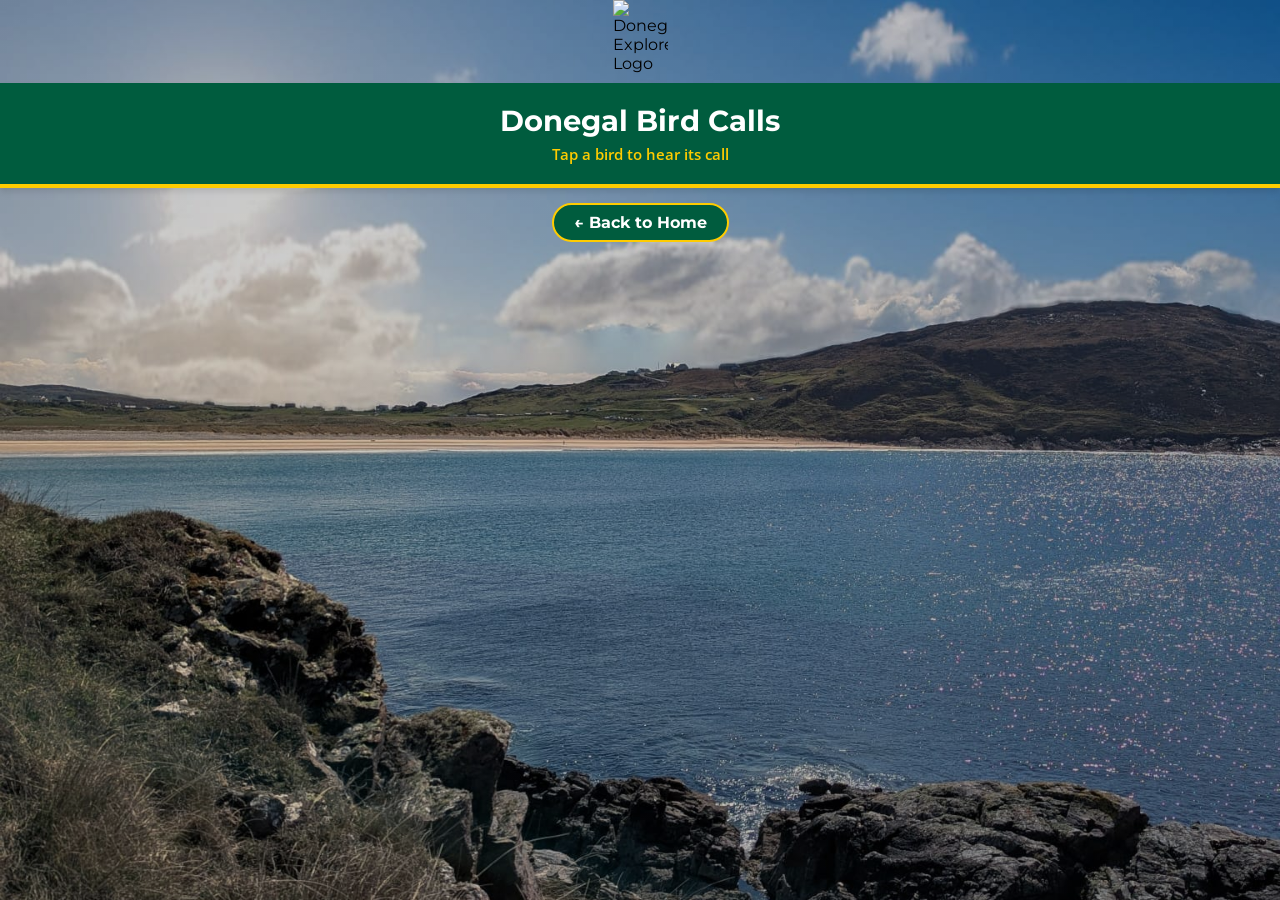
==== commit d8a58511: "Update birds.html" ====
--- a/birds.html
+++ b/birds.html
@@ -9,20 +9,17 @@
 </head>
 <body class="sub-page">
 
- <header>
-    <!-- Your New Custom Logo -->
-  <img src="./assets/logo.png" alt="Donegal Explorer Logo" class="app-logo header-logo">
-   
-   <h1>Donegal Bird Calls</h1>
+<img src="./assets/logo.png" alt="Donegal Explorer Logo" class="app-logo header-logo">
+  
+  <header>
+    <h1>Donegal Bird Calls</h1>
     <p>Tap a bird to hear its call</p>
   </header>
 
-  <!-- Centered Navigation Container -->
   <div class="back-navigation">
     <a href="index.html" class="back-btn">← Back to Home</a>
   </div>
 
-  <!-- The single, clean grid container for your cards -->
   <main class="bird-grid" id="grid"></main>
 
   <script src="app.js"></script>
--- a/style.css
+++ b/style.css
@@ -1,251 +1,120 @@
 /* ==========================================================================
-   1. GLOBAL THEME, TYPOGRAPHY & CORE FONTS
-   ========================================================================== */
-
+   1. GLOBAL THEME, TYPOGRAPHY & FONTS
+   ========================================================================== */
 @import url('https://fonts.googleapis.com/css2?family=Montserrat:wght@400;600;700&family=Open+Sans:wght@400;600&display=swap');
 
-/* Unified baseline for all layouts */
 body {
   margin: 0;
   padding: 0;
   min-height: 100vh;
-  /* UNIFIED FONT: Matching the premium Montserrat styling throughout the entire site */
   font-family: 'Montserrat', sans-serif;
   box-sizing: border-box;
   -webkit-font-smoothing: antialiased;
 }
 
-/* 🏠 HOMEPAGE BACKGROUND: Uses donegal2.jpg with a cinematic dark tint overlay for high text contrast */
 body.home-page {
-  background: linear-gradient(rgba(0, 0, 0, 0.45), rgba(0, 0, 0, 0.65)), url('./assets/donegal2.jpg') !important;
-  background-size: cover !important;
-  background-position: center !important;
-  background-attachment: fixed !important;
-  background-repeat: no-repeat !important;
-}
-
-/* 🐦 SUB-PAGES BACKGROUND (Birds & Gallery): Keeps donegal1.jpg bright and vibrant */
+  background: linear-gradient(rgba(0, 0, 0, 0.45), rgba(0, 0, 0, 0.65)), url('./assets/donegal2.jpg') no-repeat center center fixed;
+  background-size: cover;
+}
+
 body.sub-page {
-  background-image: url('./assets/donegal1.jpg') !important;
-  background-size: cover !important;
-  background-position: center !important;
-  background-attachment: fixed !important;
-  background-repeat: no-repeat !important;
-  background-color: #005c3e !important; /* Donegal Green backup while loading */
-}
-
-/* Clean layout overlays */
+  background: linear-gradient(rgba(0,0,0,0.2), rgba(0,0,0,0.2)), url('./assets/donegal1.jpg') no-repeat center center fixed;
+  background-size: cover;
+  background-color: #005c3e;
+}
+
 #grid, .bird-grid {
   background: transparent !important;
 }
 
 /* ==========================================================================
-   2. UNIFIED HEADERS & BRAND SIGNATURES
-   ========================================================================== */
-
-/* Core sub-page header */
+   2. HEADERS & BANNERS (MOBILE UNIVERSE DEFAULT)
+   ========================================================================== */
 header {
-  background-color: #005c3e; /* Donegal Green Anchor */
+  background-color: #005c3e;
   color: white;
   text-align: center;
   padding: 20px 10px;
   box-shadow: 0 4px 6px rgba(0,0,0,0.1);
-  border-bottom: 4px solid #ffcc00; /* Donegal Gold Border */
+  border-bottom: 4px solid #ffcc00;
 }
 
 header h1 {
   font-weight: 700;
   margin: 0;
-  font-size: 2rem;
-  letter-spacing: -0.5px;
+  font-size: 1.8rem;
 }
 
 header p {
   margin: 6px 0 0 0;
-  font-size: 1rem;
-  font-family: 'Open Sans', sans-serif; /* Soft, clean secondary font for legibility */
-  color: #ffcc00; /* Matches the Donegal Gold accent */
+  font-size: 0.95rem;
+  font-family: 'Open Sans', sans-serif;
+  color: #ffcc00;
   font-weight: 600;
 }
 
-/* Homepage Header Overrides (For transparent video/image backdrop) */
+/* Homepage Header Grid Block (Mobile Default: Clean, Flat & Transparent) */
 .home-header {
-  background: transparent !important;
-  border-bottom: none !important;
-  box-shadow: none !important;
-  padding: 30px 10px 10px 10px;
-  text-align: center;
-  width: 100%;
+  display: flex !important;
+  flex-direction: column !important;
+  align-items: center !important;
+  text-align: center !important;
+  background: transparent !important; /* Forces background to disappear */
+  border: none !important;             /* Strips any bounding boxes */
+  box-shadow: none !important;         /* Strips any drop shadow glow */
+  padding: 0 !important;               /* Strips the internal box footprint */
+  margin: 0 !important;                /* Keeps layout perfectly clean */
+  width: 100% !important;
 }
 
 .home-header h1 {
-  color: #ffffff !important;
-  text-shadow: 0 4px 10px rgba(0,0,0,0.8) !important;
+  color: #ffffff;
+  text-shadow: 0 4px 10px rgba(0,0,0,0.8);
   font-size: 2.2rem;
+  margin: 10px 0 4px 0;
 }
 
 .home-header p {
-  color: #ffcc00 !important; /* Donegal Gold */
+  color: #ffcc00;
   text-shadow: 0 2px 4px rgba(0,0,0,0.6);
   font-size: 1.1rem;
-}
-
-/* ==========================================================================
-   3. CARD & CONTENT MODULES (Mobile Optimized Grid)
-   ========================================================================== */
-
-.bird-grid {
-  display: grid;
-  grid-template-columns: repeat(auto-fill, minmax(140px, 1fr));
-  gap: 15px;
-  padding: 20px;
-  max-width: 800px;
+  margin: 0;
+}
+/* ==========================================================================
+   3. LOGO CONFIGURATIONS
+   ========================================================================== */
+.app-logo {
+  display: block;
+  object-fit: contain;
+}
+
+/* Homepage Mobile Logo Limit */
+.home-logo {
+  width: 25vw;
+  max-width: 100px;
+  height: auto;
   margin: 0 auto;
-}
-
-.bird-card {
-  background-color: rgba(255, 255, 255, 0.96) !important; 
-  border-radius: 12px;
-  overflow: hidden;
-  box-shadow: 0 6px 15px rgba(0,0,0,0.18) !important; 
-  text-align: center;
-  padding-bottom: 12px;
-  border: 3px solid transparent; /* Smooth border transition placeholder */
-  transition: transform 0.2s, border-color 0.2s;
-  cursor: pointer;
-}
-
-.bird-card:active {
-  transform: scale(0.95);
-}
-
-/* Playing Highlight: Transitions card border straight into Donegal Gold */
-.bird-card.playing {
-  border-color: #ffcc00 !important; 
-  background-color: #f0fff4 !important;
-}
-
-.bird-card img {
-  width: 100%;
-  height: 120px;
-  object-fit: cover;
-}
-
-.bird-card h3 {
-  margin: 12px 0 2px 0;
-  font-size: 1rem;
-  color: #005c3e; /* Standardized card headers to Donegal Green */
-  font-weight: 700;
-}
-
-.photo-credit {
-  font-size: 0.75rem;
-  color: #718096;
-  margin: 4px 0 0 0;
-  font-family: 'Open Sans', sans-serif;
-}
-
-/* ==========================================================================
-   4. NAVIGATION BUTTONS & WELCOME MODULES
-   ========================================================================== */
-
-.home-container {
-  width: 100%;
-  max-width: 500px;
-  box-sizing: border-box;
-  margin-bottom: 40px;
-}
-
-.welcome-box {
-  background-color: rgba(255, 255, 255, 0.96);
-  padding: 30px 20px;
-  border-radius: 20px;
-  text-align: center;
-  box-shadow: 0 10px 30px rgba(0,0,0,0.3);
-  border: 1px solid rgba(255, 255, 255, 0.2);
-}
-
-.welcome-box h2 {
-  color: #005c3e; /* Donegal Green */
-  margin: 0 0 12px 0;
-  font-size: 1.4rem;
-  font-weight: 700;
-}
-
-.welcome-box p {
-  line-height: 1.6;
-  color: #4a5568;
-  margin: 0 0 24px 0;
-  font-size: 0.95rem;
-  font-family: 'Open Sans', sans-serif;
-}
-
-/* Stacked Link Action Controls */
-.button-stack {
+  filter: drop-shadow(0px 4px 8px rgba(0,0,0,0.3));
+}
+
+/* Birds Header Mobile Logo Limit */
+.header-logo {
+  width: 15vw;
+  max-width: 55px;
+  height: auto;
+  margin: 0 auto 10px auto;
+}
+
+.header-text-group {
   display: flex;
   flex-direction: column;
-  gap: 14px;
   align-items: center;
-}
-
-/* Primary Action Link (Donegal Gold) */
-.start-btn {
-  display: inline-block;
-  width: 80%;
-  max-width: 280px;
-  background-color: #ffcc00; /* Donegal Gold */
-  color: #00422c; /* Deep Contrast Green Text */
-  font-weight: 700;
-  text-decoration: none;
-  padding: 14px 20px;
-  border-radius: 30px;
-  box-shadow: 0 4px 12px rgba(255, 204, 0, 0.4);
-  transition: transform 0.2s, box-shadow 0.2s;
-  text-align: center;
-}
-
-/* Secondary Action Link (Donegal Green) */
-.secondary-btn {
-  background-color: #005c3e !important; 
-  color: #ffffff !important;
-  box-shadow: 0 4px 12px rgba(0, 92, 62, 0.3) !important;
-}
-
-.start-btn:active {
-  transform: scale(0.96);
-}
-
-/* Back Navigation Element Row */
-.back-navigation {
-  width: 100%;
-  display: flex;
-  justify-content: center;
-  padding: 15px 0 5px 0;
-}
-
-.back-btn {
-  display: inline-block;
-  color: #ffffff; 
-  background-color: #005c3e; /* Green Pill Badge for Sub-page consistency */
-  border: 2px solid #ffcc00;  /* Tied with Gold Border trim */
-  text-decoration: none;
-  font-weight: 700;
-  font-size: 0.9rem;
-  padding: 8px 20px;
-  border-radius: 20px;
-  box-shadow: 0 4px 8px rgba(0,0,0,0.15);
-  transition: transform 0.2s;
-}
-
-.back-btn:active {
-  transform: scale(0.95);
-}
-
-/* ==========================================================================
-   5. SCREEN ADAPTABILITY (Desktop Responsive Optimization)
-   ========================================================================== */
-
-/* Houses your homepage content over the photo background */
+  text-align: center;
+}
+
+/* ==========================================================================
+   4. NAVIGATION, CONTAINERS & CARDS
+   ========================================================================== */
 .hero-content {
   position: relative;
   z-index: 2;
@@ -254,56 +123,116 @@
   display: flex;
   flex-direction: column;
   align-items: center;
-  justify-content: space-between;
+  justify-content: space-around;
   box-sizing: border-box;
   padding: 20px;
 }
 
-@media (min-width: 768px) {
-  /* Shifts the main sections to side-by-side layout on desktop */
-  .hero-content {
-    flex-direction: row !important;
-    justify-content: space-around !important;
-    padding: 60px;
-  }
-
-  /* 🏠 DESKTOP HEADER LOOK: Aligns logo and text horizontally side-by-side */
-  .home-header {
-    display: flex !important;
-    flex-direction: row !important;
-    align-items: center !important;
-    gap: 25px; /* Spaces out the logo from the text titles */
-    text-align: left !important;
-    width: 50% !important;
-  }
-
-  /* Adjusts the logo to stay centered with the side text */
-  .home-header .home-logo {
-    margin: 0 !important;
-    height: 110px !important; /* Locks size perfectly to balance the text height */
-  }
-
-  /* Grouping title and paragraph to stack vertically next to the logo */
-  .home-header h1 {
-    font-size: 3.2rem !important;
-    margin: 0 0 4px 0 !important;
-  }
-
-  .home-header p {
-    font-size: 1.2rem !important;
-    margin: 0 !important;
-  }
-
-  /* Homepage box container adjustments for desktop layout balance */
-  .home-container {
-    width: 40% !important;
-    max-width: 450px !important;
-    margin-bottom: 0 !important;
-  }
-}
-/* Keeps the text block cleanly stacked vertically next to the horizontal logo */
-.header-text-group {
+.home-container {
+  width: 100%;
+  max-width: 480px;
+}
+
+.welcome-box {
+  background-color: rgba(255, 255, 255, 0.96);
+  padding: 30px 20px;
+  border-radius: 20px;
+  text-align: center;
+  box-shadow: 0 10px 30px rgba(0,0,0,0.3);
+}
+
+.welcome-box h2 {
+  color: #005c3e;
+  margin: 0 0 12px 0;
+  font-size: 1.4rem;
+}
+
+.welcome-box p {
+  line-height: 1.6;
+  color: #4a5568;
+  margin: 0 0 24px 0;
+  font-size: 0.95rem;
+  font-family: 'Open Sans', sans-serif;
+}
+
+.button-stack {
   display: flex;
   flex-direction: column;
-  align-items: flex-start; /* Aligns both lines perfectly to the left edge */
-}
+  align-items: center;
+}
+
+.start-btn {
+  display: inline-block;
+  width: 80%;
+  max-width: 260px;
+  background-color: #ffcc00;
+  color: #00422c;
+  font-weight: 700;
+  text-decoration: none;
+  padding: 14px 20px;
+  border-radius: 30px;
+  box-shadow: 0 4px 12px rgba(255, 204, 0, 0.4);
+  text-align: center;
+}
+
+.bird-grid {
+  display: grid;
+  grid-template-columns: repeat(auto-fill, minmax(140px, 1fr));
+  gap: 15px;
+  padding: 20px;
+  max-width: 800px;
+  margin: 0 auto;
+}
+
+.bird-card {
+  background-color: rgba(255, 255, 255, 0.96);
+  border-radius: 12px;
+  overflow: hidden;
+  box-shadow: 0 6px 15px rgba(0,0,0,0.18);
+  text-align: center;
+  padding-bottom: 12px;
+  border: 3px solid transparent;
+  transition: transform 0.2s;
+  cursor: pointer;
+}
+
+.bird-card img { width: 100%; height: 120px; object-fit: cover; }
+.bird-card h3 { margin: 12px 0 2px 0; font-size: 1rem; color: #005c3e; }
+.photo-credit { font-size: 0.75rem; color: #718096; font-family: 'Open Sans', sans-serif; }
+.back-navigation { width: 100%; display: flex; justify-content: center; padding: 15px 0; }
+.back-btn { display: inline-block; color: #ffffff; background-color: #005c3e; border: 2px solid #ffcc00; text-decoration: none; font-weight: 700; padding: 8px 20px; border-radius: 20px; }
+
+/* ==========================================================================
+   5. DESKTOP ADAPTABILITY RESPONSIVE CONTROLS (Wider Screens Only)
+   ========================================================================== */
+@media (min-width: 768px) {
+  .hero-content {
+    flex-direction: row;
+    justify-content: space-around;
+    align-items: center;
+    padding: 40px;
+  }
+
+  .home-header {
+    flex-direction: row;
+    align-items: center;
+    text-align: left;
+    width: 50%;
+    gap: 25px;
+  }
+
+  .home-header .home-logo {
+    margin: 0;
+    width: 110px;
+  }
+
+  .header-text-group {
+    align-items: flex-start;
+    text-align: left;
+  }
+
+  .home-container {
+    width: 40%;
+    margin-bottom: 0;
+  }
+}
